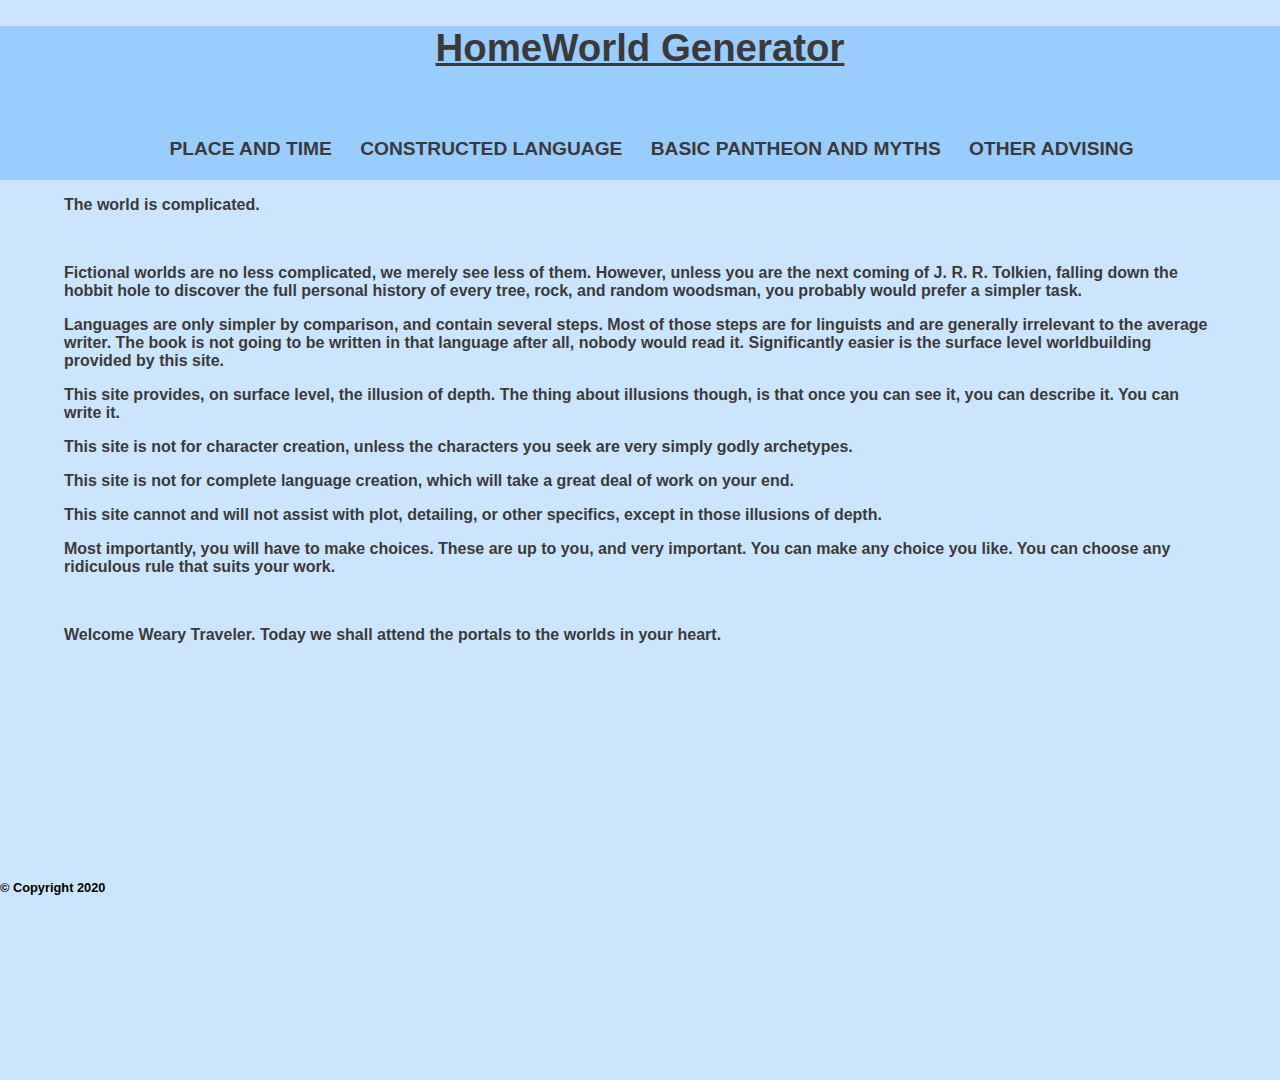
==== index.html @ be341f90 "Rename WBindex.html to index.html" ====
<!doctype html>

<html lang+"en">
<head>
<meta charset="utf-8">
<title>WorldBuilding Generator</title>
<link rel="stylesheet" href="style.css">
</head>

<header>
<div class="container">
<nav>
<h1 class="logo"><a href="WBindex.html">HomeWorld Generator</a></h1>

<ul>
<li><a href="Place and Time.html">Place and Time</a></li>
<li><a href="Constructed Language.html">Constructed Language</a></li>
<li><a href="Basic Pantheon and Myths.html">Basic Pantheon and Myths</a></li>
<li><a href="Other Advising.html">Other Advising</a></li>
</ul>
</nav>
</div>
</header>

<body>
<div id="page">
<article>
<p>The world is complicated.</p>
&nbsp;
<p>Fictional worlds are no less complicated, we merely see less of them. However, unless you are the next coming of 
J. R. R. Tolkien, falling down the hobbit hole to discover the full personal history of every tree, rock, and random woodsman, you 
probably would prefer a simpler task.
</p> 
<p>Languages are only simpler by comparison, and contain several steps. Most of those steps are for linguists and
are generally irrelevant to the average writer. The book is not going to be written in that language after all, nobody would read it.
Significantly easier is the surface level worldbuilding provided by this site.</p>
<p>This site provides, on surface level, the illusion of depth. 
The thing about illusions though, is that once you can see it, you can describe it. You can write it.</p>
<p>This site is not for character creation, unless the characters you seek are very simply godly archetypes.</p>
<p>This site is not for complete language creation, which will take a great deal of work on your end.</p>
<p>This site cannot and will not assist with plot, detailing, or other specifics, except in those illusions of depth.</p>
<p>Most importantly, you will have to make choices. These are up to you, and very important. You can make any choice you like.
You can choose any ridiculous rule that suits your work. </p>
&nbsp;
&nbsp;
<p>Welcome Weary Traveler. Today we shall attend the portals to the worlds in your heart.</p>
&nbsp;
</article>



<footer>
<div class="footer"> &copy; Copyright 2020
</div>
</footer>
</div>

</body>


</html>
---- style.css ----
.container {
	width: 100%;
	text-align: center;
}



header {
	width: 100%;	
font-size: 120%;
background: rgb(153, 204, 255);
color: rgb(58, 58, 58);
font-family: Arial, Helvetica, sans-serif;
text-align: center;

}


header::after {
	content: '';
	display: table;
clear: both;
}

nav ul {
	margin: 0;
	padding: 20px;
	list-style: none;
}

nav ul li {
	display: inline-block;
	margin-left: 23px;
	padding-top: 23px;
position: relative;
}

nav ul li a {
	color: rgb(58, 58, 58);
	text-decoration: none;
	text-transform: uppercase;
	font-size: 14;

}
nav ul li a:hover {
	color: green;
}


nav ul li a::before { 
	content: '';
	display: block;
	height: 5px;
	background-color:rgb(153, 204, 255);
	
	position: absolute;
	top: 0;
	width: 0%;
	transition: all ease-in-out 250ms;
}

nav ul li a:hover::before {
	width: 100%;
}

	
h1 a {
	color: rgb(58, 58, 58);
	text-decoration: underline;
	text-align:	center;
}

h1 a:hover {
	color: green;
}


h1 a::before { 
	content: '';
	display: block;
	height: 5px;
	background-color:rgb(153, 204, 255);
	
	position: absolute;
	top: 0;
	width: 0%;
	transition: all ease-in-out 250ms;
}

h1 a:hover::before {
	width: 100%;
}
#page {
	position:relative;
	min-height:100vh;
}

body {
overflow: auto;
background-color: rgb(204, 229, 255);
color: rgb(58, 58, 58);
font-family: Arial, Helvetica, sans-serif;
font-weight: 800;
   Width: 100%;
	height: auto;
	Margin: 0px;
}

body article {
width: 90%;
height: auto;
float: left;
padding-left: 5%;
padding-bottom: 20px;

}
.quiz {
	padding-bottom: 20px;
}
.content {
	padding-bottom: 20px;
}
.click{
padding-bottom:20px;}
ol {
	width: 90%;
height: auto;
float: left;
padding-left: 5%;
padding-bottom: 20px;
}
footer {
   
background-color: rgb(204, 229, 255);
color: black;
font-family: Arial, Helvetica, sans-serif;
font-size: 80%;
position:fixed;
   bottom:0px;
   left:0px;
   height:20px;
   width: 100%;
}
html #footer {
   position:absolute;
   top:expression((0-(footer.offsetHeight)+(document.documentElement.clientHeight ?   document.documentElement.clientHeight : document.body.clientHeight)+(ignoreMe =    document.documentElement.scrollTop ? document.documentElement.scrollTop : document.body.scrollTop))+'px');
}
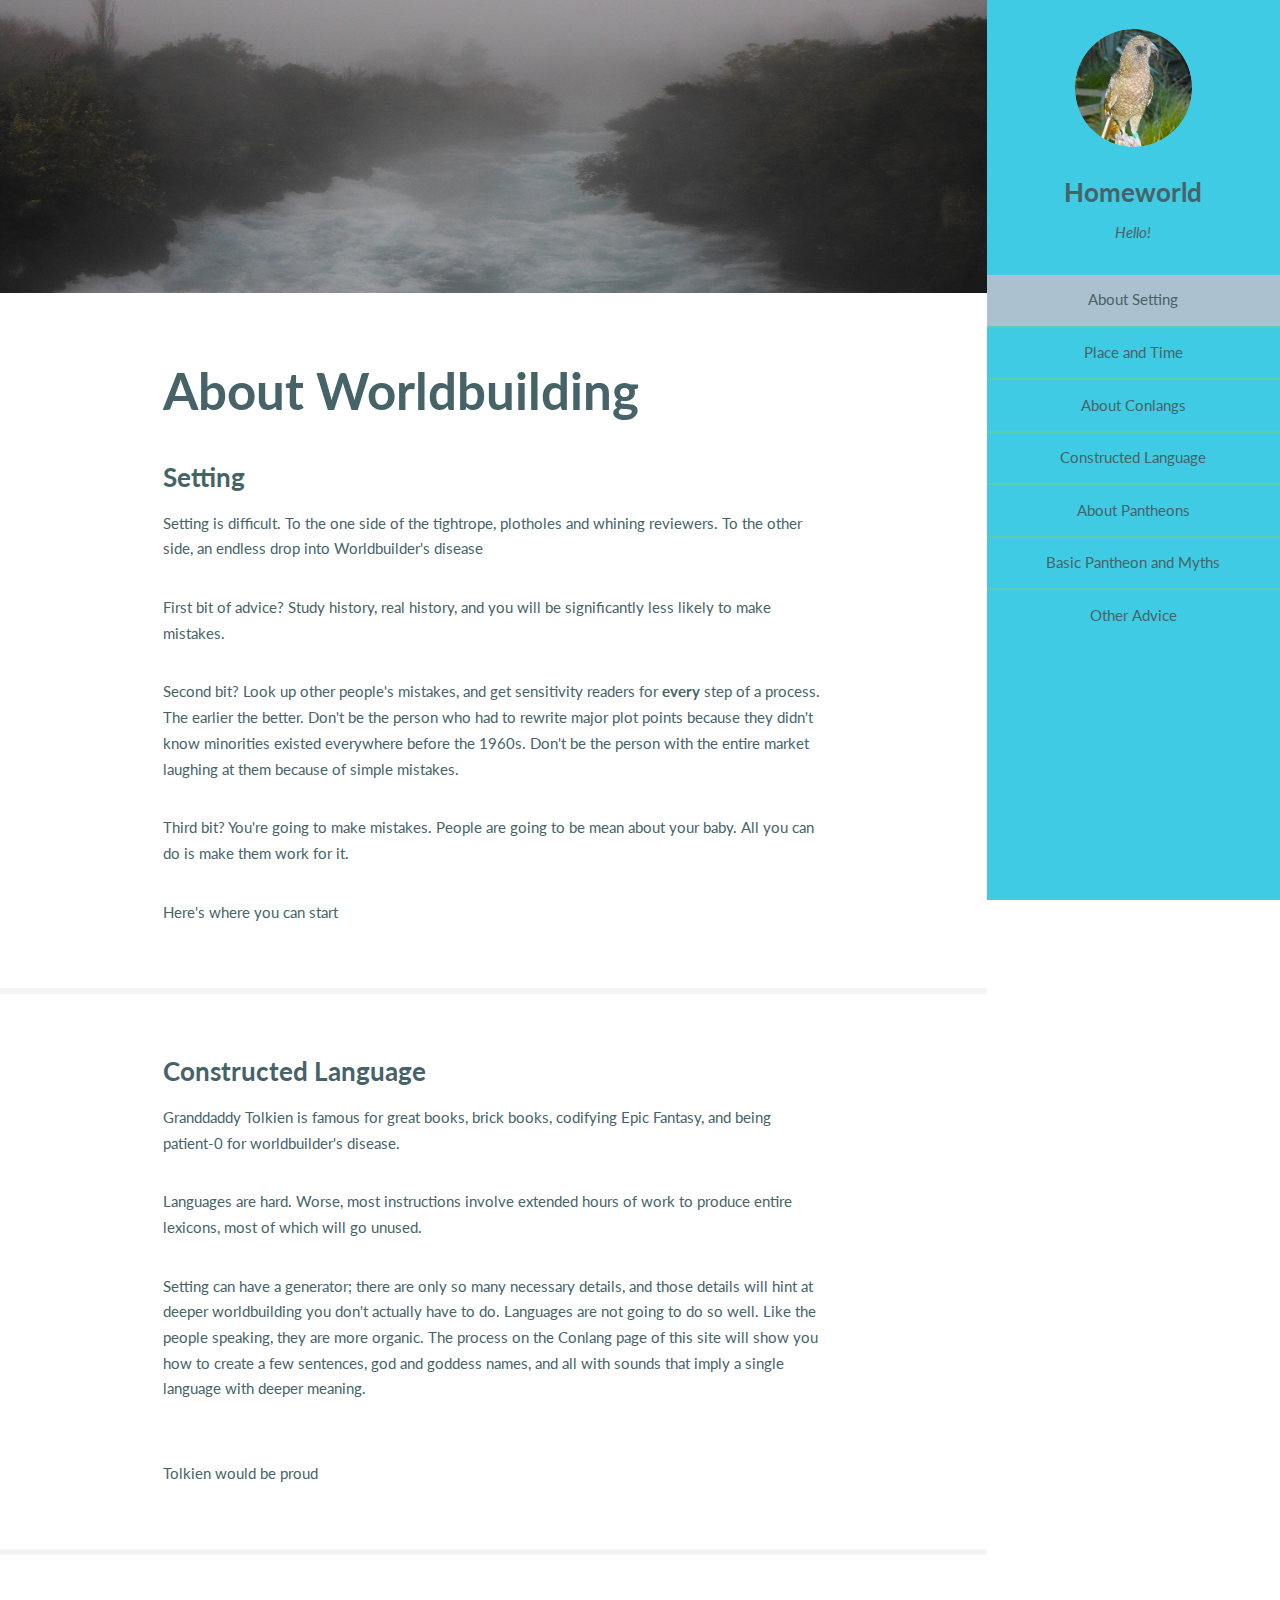
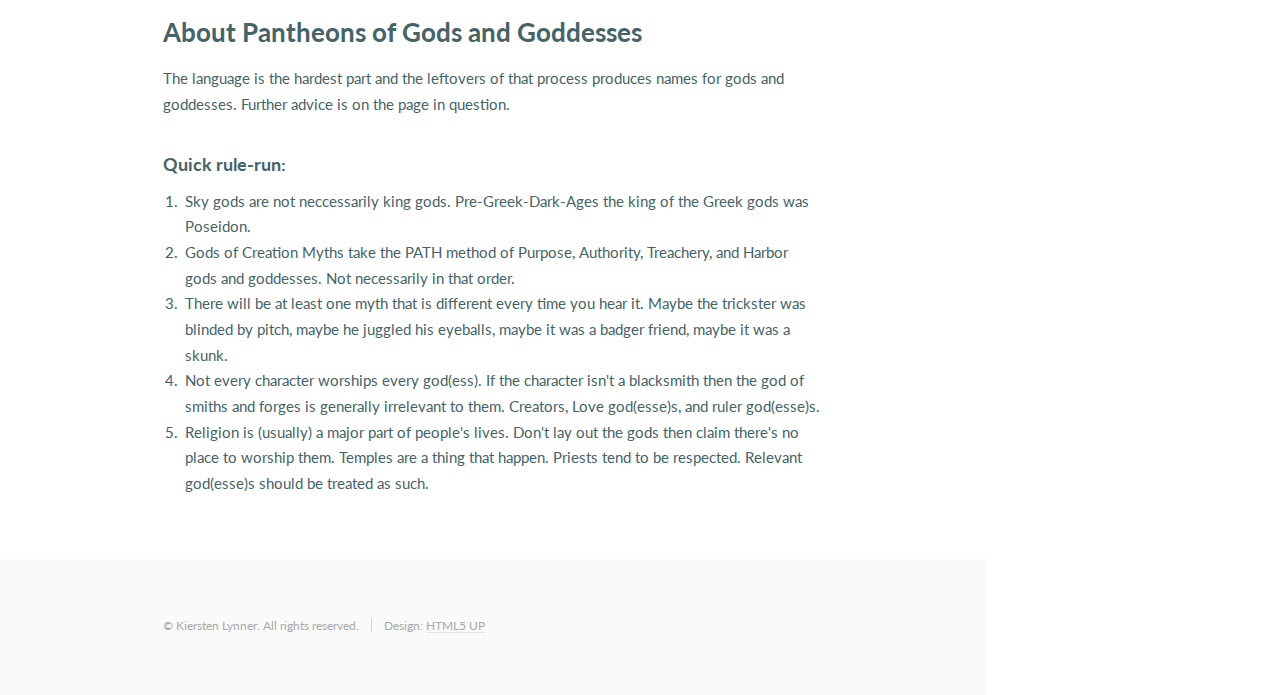
==== commit 59bd7252: "Add files via upload" ====
--- a/index.html
+++ b/index.html
@@ -1,61 +1,135 @@
-<!doctype html>
+<!DOCTYPE HTML>
 
-<html lang+"en">
-<head>
-<meta charset="utf-8">
-<title>WorldBuilding Generator</title>
-<link rel="stylesheet" href="style.css">
-</head>
+<html>
+	<head>
+		<title>Worldbuilding Generators</title>
+		<meta charset="utf-8" />
+		<meta name="viewport" content="width=device-width, initial-scale=1, user-scalable=no" />
+		<link rel="stylesheet" href="main.css" />
+	</head>
+	<body class="is-preload">
 
-<header>
-<div class="container">
-<nav>
-<h1 class="logo"><a href="WBindex.html">HomeWorld Generator</a></h1>
+		
+			<section id="header">
+				<header>
+					<span class="image avatar"><img src="avatar.jpg" alt="" /></span>
+					<h1 id="logo"><a href="#">Homeworld</a></h1>
+					<p>Hello!</p>
+				</header>
+				<nav id="nav">
+					<ul>
+						<li><a href="#one" class="active">About Setting</a></li>
+						<li><a href="Place and Time.html">Place and Time</a></li>
+						<li><a href="#two">About Conlangs</a></li>
+						<li><a href="Constructed Language.html">Constructed Language</a></li>
+						<li><a href="#three">About Pantheons</a></li>
+						<li><a href="Basic Pantheon and Myths.html">Basic Pantheon and Myths</a></li>
+						<li><a href="Other Advising.html">Other Advice</a></li>
+					</ul>
+					</nav>
+				
+			</section>
 
-<ul>
-<li><a href="Place and Time.html">Place and Time</a></li>
-<li><a href="Constructed Language.html">Constructed Language</a></li>
-<li><a href="Basic Pantheon and Myths.html">Basic Pantheon and Myths</a></li>
-<li><a href="Other Advising.html">Other Advising</a></li>
-</ul>
-</nav>
-</div>
-</header>
+		<!-- Wrapper -->
+			<div id="wrapper">
 
-<body>
-<div id="page">
-<article>
-<p>The world is complicated.</p>
-&nbsp;
-<p>Fictional worlds are no less complicated, we merely see less of them. However, unless you are the next coming of 
-J. R. R. Tolkien, falling down the hobbit hole to discover the full personal history of every tree, rock, and random woodsman, you 
-probably would prefer a simpler task.
-</p> 
-<p>Languages are only simpler by comparison, and contain several steps. Most of those steps are for linguists and
-are generally irrelevant to the average writer. The book is not going to be written in that language after all, nobody would read it.
-Significantly easier is the surface level worldbuilding provided by this site.</p>
-<p>This site provides, on surface level, the illusion of depth. 
-The thing about illusions though, is that once you can see it, you can describe it. You can write it.</p>
-<p>This site is not for character creation, unless the characters you seek are very simply godly archetypes.</p>
-<p>This site is not for complete language creation, which will take a great deal of work on your end.</p>
-<p>This site cannot and will not assist with plot, detailing, or other specifics, except in those illusions of depth.</p>
-<p>Most importantly, you will have to make choices. These are up to you, and very important. You can make any choice you like.
-You can choose any ridiculous rule that suits your work. </p>
-&nbsp;
-&nbsp;
-<p>Welcome Weary Traveler. Today we shall attend the portals to the worlds in your heart.</p>
-&nbsp;
-</article>
+				<!-- Main -->
+					<div id="main">
 
+						<!-- One -->
+							<section id="one">
+								<div class="image main" data-position="center">
+									<img src="banner.jpg" alt="" />
+								</div>
+								<div class="container">
+									<header class="major">
+										<h2>About Worldbuilding</h2>
+										<h3>Setting</h3>
+									</header>
+									<p>Setting is difficult. To the one side of the tightrope, plotholes and whining reviewers. 
+									To the other side, an endless drop into Worldbuilder's disease</p>
+									<p>First bit of advice? Study history, real history, and you will be significantly less 
+									likely to make mistakes.</p>
+									<p>Second bit? Look up other people's mistakes, and get sensitivity readers 
+									for <strong>every</strong> step of a process. The earlier the better. Don't be the person 
+									who had to rewrite major plot points because they didn't know minorities 								
+									existed everywhere before the 1960s. Don't be the person with the entire market 
+									laughing at them because of simple mistakes.</p>
+									<p>Third bit? You're going to make mistakes. People are going to be mean 
+									about your baby. All you can do is make them work for it.</p>
+									<p>Here's where you can start</p>
+								</div>
+							</section>
 
+						<!-- Two -->
+							<section id="two">
+								<div class="container">
+									<h3>Constructed Language</h3>
+									<p>Granddaddy Tolkien is famous for great books, brick books,
+									codifying Epic Fantasy, and being patient-0 for worldbuilder's disease.</p>
+									<p>Languages are hard. Worse, most instructions involve extended hours 
+									of work to produce entire lexicons, most of which will go unused.</p>
+									<p>Setting can have a generator; there are only so many necessary details, 
+									and those details will hint at deeper worldbuilding you don't actually have to do. 
+									Languages are not going to do so well. Like the people speaking, they are more 
+									organic. The process on the Conlang page of this site will show you how to create 
+									a few sentences, god and goddess names, and all with sounds that imply a single 
+									language with deeper meaning.</p><br>
+									<p>Tolkien would be proud</p>
+									
+								
+								</div>
+							</section>
 
-<footer>
-<div class="footer"> &copy; Copyright 2020
-</div>
-</footer>
-</div>
+						<!-- Three -->
+							<section id="three">
+								<div class="container">
+									<h3>About Pantheons of Gods and Goddesses</h3>
+									<p>The language is the hardest part and the leftovers of that process 
+									produces names for gods and goddesses. Further advice is on the page 
+									in question.</p>
+									<h4>Quick rule-run:</h4>
+									<ol>
+									<li>Sky gods are not neccessarily king gods. Pre-Greek-Dark-Ages 
+									the king of the Greek gods was Poseidon. </li>
+									<li>Gods of Creation Myths take the PATH method of Purpose, Authority, Treachery, and Harbor 
+									gods and goddesses. Not necessarily in that order.</li>
+									<li>There will be at least one myth that is different every time you hear it. 
+									Maybe the trickster was blinded by pitch, maybe he juggled his eyeballs, maybe it was 
+									a badger friend, maybe it was a skunk.</li>
+									<li>Not every character worships every god(ess). If the character isn't a blacksmith 
+									then the god of smiths and forges is generally irrelevant to them. Creators, Love god(esse)s, and ruler god(esse)s.</li>
+									<li>Religion is (usually) a major part of people's lives. Don't lay out the gods 
+									then claim there's no place to worship them. Temples are a thing that happen.
+									Priests tend to be respected. Relevant god(esse)s should be treated as such.</li>
+									</ol>
+									
+									</div>
+							</section>
 
-</body>
+							
+						
+					</div>
 
+				<!-- Footer -->
+					<section id="footer">
+						<div class="container">
+							<ul class="copyright">
+								<li>&copy; Kiersten Lynner. All rights reserved.</li><li>Design: <a href="http://html5up.net">HTML5 UP</a></li>
+							</ul>
+						</div>
+					</section>
 
-</html>
+			</div>
+
+		<!-- Scripts -->
+			<script src="jquery.min.js"></script>
+			<script src="jquery.scrollex.min.js"></script>
+			<script src="jquery.scrolly.min.js"></script>
+			<script src="browser.min.js"></script>
+			<script src="breakpoints.min.js"></script>
+			<script src="util.js"></script>
+			<script src="main.js"></script>
+
+	</body>
+</html>--- a/main.css
+++ b/main.css
@@ -0,0 +1,3316 @@
+@import url("fontawesome-all.min.css");
+@import url("https://fonts.googleapis.com/css?family=Lato:400,400italic,700,700italic|Source+Code+Pro:400");
+
+/*
+	Read Only by HTML5 UP
+	html5up.net | @ajlkn
+	Free for personal and commercial use under the CCA 3.0 license (html5up.net/license)
+*/
+
+html, body, div, span, applet, object,
+iframe, h1, h2, h3, h4, h5, h6, p, blockquote,
+pre, a, abbr, acronym, address, big, cite,
+code, del, dfn, em, img, ins, kbd, q, s, samp,
+small, strike, strong, sub, sup, tt, var, b,
+u, i, center, dl, dt, dd, ol, ul, li, fieldset,
+form, label, legend, table, caption, tbody,
+tfoot, thead, tr, th, td, article, aside,
+canvas, details, embed, figure, figcaption,
+footer, header, hgroup, menu, nav, output, ruby,
+section, summary, time, mark, audio, video {
+	margin: 0;
+	padding: 0;
+	border: 0;
+	font-size: 100%;
+	font: inherit;
+	vertical-align: baseline;}
+
+article, aside, details, figcaption, figure,
+footer, header, hgroup, menu, nav, section {
+	display: block;}
+
+body {
+	line-height: 1;
+}
+
+ol, ul {
+	list-style: none;
+}
+
+blockquote, q {
+	quotes: none;
+}
+
+	blockquote:before, blockquote:after, q:before, q:after {
+		content: '';
+		content: none;
+	}
+
+table {
+	border-collapse: collapse;
+	border-spacing: 0;
+}
+
+body {
+	-webkit-text-size-adjust: none;
+}
+
+mark {
+	background-color: transparent;
+	color: inherit;
+}
+
+input::-moz-focus-inner {
+	border: 0;
+	padding: 0;
+}
+
+input, select, textarea {
+	-moz-appearance: none;
+	-webkit-appearance: none;
+	-ms-appearance: none;
+	appearance: none;
+}
+
+/* Basic */
+
+	html {
+		box-sizing: border-box;
+	}
+
+	*, *:before, *:after {
+		box-sizing: inherit;
+	}
+
+	body {
+		background: #fff;
+	}
+
+		body.is-preload *, body.is-preload *:before, body.is-preload *:after {
+			-moz-animation: none !important;
+			-webkit-animation: none !important;
+			-ms-animation: none !important;
+			animation: none !important;
+			-moz-transition: none !important;
+			-webkit-transition: none !important;
+			-ms-transition: none !important;
+			transition: none !important;
+		}
+
+	body, input, select, textarea {
+		color: #466368;
+		font-family: "Lato", sans-serif;
+		font-size: 16pt;
+		font-weight: 400;
+		line-height: 1.75em;
+	}
+
+	a {
+		-moz-transition: color 0.2s ease-in-out, border-color 0.2s ease-in-out;
+		-webkit-transition: color 0.2s ease-in-out, border-color 0.2s ease-in-out;
+		-ms-transition: color 0.2s ease-in-out, border-color 0.2s ease-in-out;
+		transition: color 0.2s ease-in-out, border-color 0.2s ease-in-out;
+		border-bottom: solid 1px #e4e4e4;
+		color: inherit;
+		text-decoration: none;
+	}
+
+		a:hover {
+			border-bottom-color: transparent;
+			color: #A9A9A9 !important;
+		}
+
+	strong, b {
+		color: #466368;
+		font-weight: 700;
+	}
+
+	em, i {
+		font-style: italic;
+	}
+
+	p {
+		margin: 0 0 2.25em 0;
+	}
+
+	h1, h2, h3, h4, h5, h6 {
+		color: #466368;
+		font-weight: 700;
+		line-height: 1em;
+		margin: 0 0 0.5625em 0;
+	}
+
+		h1 a, h2 a, h3 a, h4 a, h5 a, h6 a {
+			border: 0;
+			color: inherit;
+			text-decoration: none;
+		}
+
+	h2 {
+		font-size: 2em;
+		line-height: 1.5em;
+	}
+
+	h3 {
+		font-size: 1.75em;
+		line-height: 1.5em;
+	}
+
+	h4 {
+		font-size: 1.25em;
+		line-height: 1.5em;
+	}
+
+	h5 {
+		font-size: 0.9em;
+		line-height: 1.5em;
+	}
+
+	h6 {
+		font-size: 0.7em;
+		line-height: 1.5em;
+	}
+
+	sub {
+		font-size: 0.8em;
+		position: relative;
+		top: 0.5em;
+	}
+
+	sup {
+		font-size: 0.8em;
+		position: relative;
+		top: -0.5em;
+	}
+
+	hr {
+		border: 0;
+		border-bottom: solid 2px #f4f4f4;
+		margin: 2.25em 0;
+	}
+
+		hr.major {
+			margin: 3.375em 0;
+		}
+
+	blockquote {
+		border-left: solid 8px #e4e4e4;
+		font-style: italic;
+		margin: 0 0 2.25em 0;
+		padding: 0.5em 0 0.5em 2em;
+	}
+
+	code {
+		background: #555;
+		border-radius: 5px;
+		color: #466368;
+		font-family: "Source Code Pro", monospace;
+		font-size: 0.9em;
+		margin: 0 0.25em;
+		padding: 0.25em 0.65em;
+	}
+
+	pre {
+		font-family: "Source Code Pro", monospace;
+		font-size: 0.9em;
+		margin: 0 0 2.25em 0;
+	}
+
+		pre code {
+			-webkit-overflow-scrolling: touch;
+			display: block;
+			line-height: 1.5em;
+			overflow-x: auto;
+			padding: 1em 1.5em;
+		}
+
+	.align-left {
+		text-align: left;
+	}
+
+	.align-center {
+		text-align: center;
+	}
+
+	.align-right {
+		text-align: right;
+	}
+
+/* Row */
+
+	.row {
+		display: flex;
+		flex-wrap: wrap;
+		box-sizing: border-box;
+		align-items: stretch;
+	}
+
+		.row > * {
+			box-sizing: border-box;
+		}
+
+		.row.gtr-uniform > * > :last-child {
+			margin-bottom: 0;
+		}
+
+		.row.aln-left {
+			justify-content: flex-start;
+		}
+
+		.row.aln-center {
+			justify-content: center;
+		}
+
+		.row.aln-right {
+			justify-content: flex-end;
+		}
+
+		.row.aln-top {
+			align-items: flex-start;
+		}
+
+		.row.aln-middle {
+			align-items: center;
+		}
+
+		.row.aln-bottom {
+			align-items: flex-end;
+		}
+
+		.row > .imp {
+			order: -1;
+		}
+
+		.row > .col-1 {
+			width: 8.33333%;
+		}
+
+		.row > .off-1 {
+			margin-left: 8.33333%;
+		}
+
+		.row > .col-2 {
+			width: 16.66667%;
+		}
+
+		.row > .off-2 {
+			margin-left: 16.66667%;
+		}
+
+		.row > .col-3 {
+			width: 25%;
+		}
+
+		.row > .off-3 {
+			margin-left: 25%;
+		}
+
+		.row > .col-4 {
+			width: 33.33333%;
+		}
+
+		.row > .off-4 {
+			margin-left: 33.33333%;
+		}
+
+		.row > .col-5 {
+			width: 41.66667%;
+		}
+
+		.row > .off-5 {
+			margin-left: 41.66667%;
+		}
+
+		.row > .col-6 {
+			width: 50%;
+		}
+
+		.row > .off-6 {
+			margin-left: 50%;
+		}
+
+		.row > .col-7 {
+			width: 58.33333%;
+		}
+
+		.row > .off-7 {
+			margin-left: 58.33333%;
+		}
+
+		.row > .col-8 {
+			width: 66.66667%;
+		}
+
+		.row > .off-8 {
+			margin-left: 66.66667%;
+		}
+
+		.row > .col-9 {
+			width: 75%;
+		}
+
+		.row > .off-9 {
+			margin-left: 75%;
+		}
+
+		.row > .col-10 {
+			width: 83.33333%;
+		}
+
+		.row > .off-10 {
+			margin-left: 83.33333%;
+		}
+
+		.row > .col-11 {
+			width: 91.66667%;
+		}
+
+		.row > .off-11 {
+			margin-left: 91.66667%;
+		}
+
+		.row > .col-12 {
+			width: 100%;
+		}
+
+		.row > .off-12 {
+			margin-left: 100%;
+		}
+
+		.row.gtr-0 {
+			margin-top: 0;
+			margin-left: 0em;
+		}
+
+			.row.gtr-0 > * {
+				padding: 0 0 0 0em;
+			}
+
+			.row.gtr-0.gtr-uniform {
+				margin-top: 0em;
+			}
+
+				.row.gtr-0.gtr-uniform > * {
+					padding-top: 0em;
+				}
+
+		.row.gtr-25 {
+			margin-top: 0;
+			margin-left: -0.5em;
+		}
+
+			.row.gtr-25 > * {
+				padding: 0 0 0 0.5em;
+			}
+
+			.row.gtr-25.gtr-uniform {
+				margin-top: -0.5em;
+			}
+
+				.row.gtr-25.gtr-uniform > * {
+					padding-top: 0.5em;
+				}
+
+		.row.gtr-50 {
+			margin-top: 0;
+			margin-left: -1em;
+		}
+
+			.row.gtr-50 > * {
+				padding: 0 0 0 1em;
+			}
+
+			.row.gtr-50.gtr-uniform {
+				margin-top: -1em;
+			}
+
+				.row.gtr-50.gtr-uniform > * {
+					padding-top: 1em;
+				}
+
+		.row {
+			margin-top: 0;
+			margin-left: -2em;
+		}
+
+			.row > * {
+				padding: 0 0 0 2em;
+			}
+
+			.row.gtr-uniform {
+				margin-top: -2em;
+			}
+
+				.row.gtr-uniform > * {
+					padding-top: 2em;
+				}
+
+		.row.gtr-150 {
+			margin-top: 0;
+			margin-left: -3em;
+		}
+
+			.row.gtr-150 > * {
+				padding: 0 0 0 3em;
+			}
+
+			.row.gtr-150.gtr-uniform {
+				margin-top: -3em;
+			}
+
+				.row.gtr-150.gtr-uniform > * {
+					padding-top: 3em;
+				}
+
+		.row.gtr-200 {
+			margin-top: 0;
+			margin-left: -4em;
+		}
+
+			.row.gtr-200 > * {
+				padding: 0 0 0 4em;
+			}
+
+			.row.gtr-200.gtr-uniform {
+				margin-top: -4em;
+			}
+
+				.row.gtr-200.gtr-uniform > * {
+					padding-top: 4em;
+				}
+
+		@media screen and (max-width: 1680px) {
+
+			.row {
+				display: flex;
+				flex-wrap: wrap;
+				box-sizing: border-box;
+				align-items: stretch;
+			}
+
+				.row > * {
+					box-sizing: border-box;
+				}
+
+				.row.gtr-uniform > * > :last-child {
+					margin-bottom: 0;
+				}
+
+				.row.aln-left {
+					justify-content: flex-start;
+				}
+
+				.row.aln-center {
+					justify-content: center;
+				}
+
+				.row.aln-right {
+					justify-content: flex-end;
+				}
+
+				.row.aln-top {
+					align-items: flex-start;
+				}
+
+				.row.aln-middle {
+					align-items: center;
+				}
+
+				.row.aln-bottom {
+					align-items: flex-end;
+				}
+
+				.row > .imp-xlarge {
+					order: -1;
+				}
+
+				.row > .col-1-xlarge {
+					width: 8.33333%;
+				}
+
+				.row > .off-1-xlarge {
+					margin-left: 8.33333%;
+				}
+
+				.row > .col-2-xlarge {
+					width: 16.66667%;
+				}
+
+				.row > .off-2-xlarge {
+					margin-left: 16.66667%;
+				}
+
+				.row > .col-3-xlarge {
+					width: 25%;
+				}
+
+				.row > .off-3-xlarge {
+					margin-left: 25%;
+				}
+
+				.row > .col-4-xlarge {
+					width: 33.33333%;
+				}
+
+				.row > .off-4-xlarge {
+					margin-left: 33.33333%;
+				}
+
+				.row > .col-5-xlarge {
+					width: 41.66667%;
+				}
+
+				.row > .off-5-xlarge {
+					margin-left: 41.66667%;
+				}
+
+				.row > .col-6-xlarge {
+					width: 50%;
+				}
+
+				.row > .off-6-xlarge {
+					margin-left: 50%;
+				}
+
+				.row > .col-7-xlarge {
+					width: 58.33333%;
+				}
+
+				.row > .off-7-xlarge {
+					margin-left: 58.33333%;
+				}
+
+				.row > .col-8-xlarge {
+					width: 66.66667%;
+				}
+
+				.row > .off-8-xlarge {
+					margin-left: 66.66667%;
+				}
+
+				.row > .col-9-xlarge {
+					width: 75%;
+				}
+
+				.row > .off-9-xlarge {
+					margin-left: 75%;
+				}
+
+				.row > .col-10-xlarge {
+					width: 83.33333%;
+				}
+
+				.row > .off-10-xlarge {
+					margin-left: 83.33333%;
+				}
+
+				.row > .col-11-xlarge {
+					width: 91.66667%;
+				}
+
+				.row > .off-11-xlarge {
+					margin-left: 91.66667%;
+				}
+
+				.row > .col-12-xlarge {
+					width: 100%;
+				}
+
+				.row > .off-12-xlarge {
+					margin-left: 100%;
+				}
+
+				.row.gtr-0 {
+					margin-top: 0;
+					margin-left: 0em;
+				}
+
+					.row.gtr-0 > * {
+						padding: 0 0 0 0em;
+					}
+
+					.row.gtr-0.gtr-uniform {
+						margin-top: 0em;
+					}
+
+						.row.gtr-0.gtr-uniform > * {
+							padding-top: 0em;
+						}
+
+				.row.gtr-25 {
+					margin-top: 0;
+					margin-left: -0.5em;
+				}
+
+					.row.gtr-25 > * {
+						padding: 0 0 0 0.5em;
+					}
+
+					.row.gtr-25.gtr-uniform {
+						margin-top: -0.5em;
+					}
+
+						.row.gtr-25.gtr-uniform > * {
+							padding-top: 0.5em;
+						}
+
+				.row.gtr-50 {
+					margin-top: 0;
+					margin-left: -1em;
+				}
+
+					.row.gtr-50 > * {
+						padding: 0 0 0 1em;
+					}
+
+					.row.gtr-50.gtr-uniform {
+						margin-top: -1em;
+					}
+
+						.row.gtr-50.gtr-uniform > * {
+							padding-top: 1em;
+						}
+
+				.row {
+					margin-top: 0;
+					margin-left: -2em;
+				}
+
+					.row > * {
+						padding: 0 0 0 2em;
+					}
+
+					.row.gtr-uniform {
+						margin-top: -2em;
+					}
+
+						.row.gtr-uniform > * {
+							padding-top: 2em;
+						}
+
+				.row.gtr-150 {
+					margin-top: 0;
+					margin-left: -3em;
+				}
+
+					.row.gtr-150 > * {
+						padding: 0 0 0 3em;
+					}
+
+					.row.gtr-150.gtr-uniform {
+						margin-top: -3em;
+					}
+
+						.row.gtr-150.gtr-uniform > * {
+							padding-top: 3em;
+						}
+
+				.row.gtr-200 {
+					margin-top: 0;
+					margin-left: -4em;
+				}
+
+					.row.gtr-200 > * {
+						padding: 0 0 0 4em;
+					}
+
+					.row.gtr-200.gtr-uniform {
+						margin-top: -4em;
+					}
+
+						.row.gtr-200.gtr-uniform > * {
+							padding-top: 4em;
+						}
+
+		}
+
+		@media screen and (max-width: 1280px) {
+
+			.row {
+				display: flex;
+				flex-wrap: wrap;
+				box-sizing: border-box;
+				align-items: stretch;
+			}
+
+				.row > * {
+					box-sizing: border-box;
+				}
+
+				.row.gtr-uniform > * > :last-child {
+					margin-bottom: 0;
+				}
+
+				.row.aln-left {
+					justify-content: flex-start;
+				}
+
+				.row.aln-center {
+					justify-content: center;
+				}
+
+				.row.aln-right {
+					justify-content: flex-end;
+				}
+
+				.row.aln-top {
+					align-items: flex-start;
+				}
+
+				.row.aln-middle {
+					align-items: center;
+				}
+
+				.row.aln-bottom {
+					align-items: flex-end;
+				}
+
+				.row > .imp-large {
+					order: -1;
+				}
+
+				.row > .col-1-large {
+					width: 8.33333%;
+				}
+
+				.row > .off-1-large {
+					margin-left: 8.33333%;
+				}
+
+				.row > .col-2-large {
+					width: 16.66667%;
+				}
+
+				.row > .off-2-large {
+					margin-left: 16.66667%;
+				}
+
+				.row > .col-3-large {
+					width: 25%;
+				}
+
+				.row > .off-3-large {
+					margin-left: 25%;
+				}
+
+				.row > .col-4-large {
+					width: 33.33333%;
+				}
+
+				.row > .off-4-large {
+					margin-left: 33.33333%;
+				}
+
+				.row > .col-5-large {
+					width: 41.66667%;
+				}
+
+				.row > .off-5-large {
+					margin-left: 41.66667%;
+				}
+
+				.row > .col-6-large {
+					width: 50%;
+				}
+
+				.row > .off-6-large {
+					margin-left: 50%;
+				}
+
+				.row > .col-7-large {
+					width: 58.33333%;
+				}
+
+				.row > .off-7-large {
+					margin-left: 58.33333%;
+				}
+
+				.row > .col-8-large {
+					width: 66.66667%;
+				}
+
+				.row > .off-8-large {
+					margin-left: 66.66667%;
+				}
+
+				.row > .col-9-large {
+					width: 75%;
+				}
+
+				.row > .off-9-large {
+					margin-left: 75%;
+				}
+
+				.row > .col-10-large {
+					width: 83.33333%;
+				}
+
+				.row > .off-10-large {
+					margin-left: 83.33333%;
+				}
+
+				.row > .col-11-large {
+					width: 91.66667%;
+				}
+
+				.row > .off-11-large {
+					margin-left: 91.66667%;
+				}
+
+				.row > .col-12-large {
+					width: 100%;
+				}
+
+				.row > .off-12-large {
+					margin-left: 100%;
+				}
+
+				.row.gtr-0 {
+					margin-top: 0;
+					margin-left: 0em;
+				}
+
+					.row.gtr-0 > * {
+						padding: 0 0 0 0em;
+					}
+
+					.row.gtr-0.gtr-uniform {
+						margin-top: 0em;
+					}
+
+						.row.gtr-0.gtr-uniform > * {
+							padding-top: 0em;
+						}
+
+				.row.gtr-25 {
+					margin-top: 0;
+					margin-left: -0.375em;
+				}
+
+					.row.gtr-25 > * {
+						padding: 0 0 0 0.375em;
+					}
+
+					.row.gtr-25.gtr-uniform {
+						margin-top: -0.375em;
+					}
+
+						.row.gtr-25.gtr-uniform > * {
+							padding-top: 0.375em;
+						}
+
+				.row.gtr-50 {
+					margin-top: 0;
+					margin-left: -0.75em;
+				}
+
+					.row.gtr-50 > * {
+						padding: 0 0 0 0.75em;
+					}
+
+					.row.gtr-50.gtr-uniform {
+						margin-top: -0.75em;
+					}
+
+						.row.gtr-50.gtr-uniform > * {
+							padding-top: 0.75em;
+						}
+
+				.row {
+					margin-top: 0;
+					margin-left: -1.5em;
+				}
+
+					.row > * {
+						padding: 0 0 0 1.5em;
+					}
+
+					.row.gtr-uniform {
+						margin-top: -1.5em;
+					}
+
+						.row.gtr-uniform > * {
+							padding-top: 1.5em;
+						}
+
+				.row.gtr-150 {
+					margin-top: 0;
+					margin-left: -2.25em;
+				}
+
+					.row.gtr-150 > * {
+						padding: 0 0 0 2.25em;
+					}
+
+					.row.gtr-150.gtr-uniform {
+						margin-top: -2.25em;
+					}
+
+						.row.gtr-150.gtr-uniform > * {
+							padding-top: 2.25em;
+						}
+
+				.row.gtr-200 {
+					margin-top: 0;
+					margin-left: -3em;
+				}
+
+					.row.gtr-200 > * {
+						padding: 0 0 0 3em;
+					}
+
+					.row.gtr-200.gtr-uniform {
+						margin-top: -3em;
+					}
+
+						.row.gtr-200.gtr-uniform > * {
+							padding-top: 3em;
+						}
+
+		}
+
+		@media screen and (max-width: 1024px) {
+
+			.row {
+				display: flex;
+				flex-wrap: wrap;
+				box-sizing: border-box;
+				align-items: stretch;
+			}
+
+				.row > * {
+					box-sizing: border-box;
+				}
+
+				.row.gtr-uniform > * > :last-child {
+					margin-bottom: 0;
+				}
+
+				.row.aln-left {
+					justify-content: flex-start;
+				}
+
+				.row.aln-center {
+					justify-content: center;
+				}
+
+				.row.aln-right {
+					justify-content: flex-end;
+				}
+
+				.row.aln-top {
+					align-items: flex-start;
+				}
+
+				.row.aln-middle {
+					align-items: center;
+				}
+
+				.row.aln-bottom {
+					align-items: flex-end;
+				}
+
+				.row > .imp-medium {
+					order: -1;
+				}
+
+				.row > .col-1-medium {
+					width: 8.33333%;
+				}
+
+				.row > .off-1-medium {
+					margin-left: 8.33333%;
+				}
+
+				.row > .col-2-medium {
+					width: 16.66667%;
+				}
+
+				.row > .off-2-medium {
+					margin-left: 16.66667%;
+				}
+
+				.row > .col-3-medium {
+					width: 25%;
+				}
+
+				.row > .off-3-medium {
+					margin-left: 25%;
+				}
+
+				.row > .col-4-medium {
+					width: 33.33333%;
+				}
+
+				.row > .off-4-medium {
+					margin-left: 33.33333%;
+				}
+
+				.row > .col-5-medium {
+					width: 41.66667%;
+				}
+
+				.row > .off-5-medium {
+					margin-left: 41.66667%;
+				}
+
+				.row > .col-6-medium {
+					width: 50%;
+				}
+
+				.row > .off-6-medium {
+					margin-left: 50%;
+				}
+
+				.row > .col-7-medium {
+					width: 58.33333%;
+				}
+
+				.row > .off-7-medium {
+					margin-left: 58.33333%;
+				}
+
+				.row > .col-8-medium {
+					width: 66.66667%;
+				}
+
+				.row > .off-8-medium {
+					margin-left: 66.66667%;
+				}
+
+				.row > .col-9-medium {
+					width: 75%;
+				}
+
+				.row > .off-9-medium {
+					margin-left: 75%;
+				}
+
+				.row > .col-10-medium {
+					width: 83.33333%;
+				}
+
+				.row > .off-10-medium {
+					margin-left: 83.33333%;
+				}
+
+				.row > .col-11-medium {
+					width: 91.66667%;
+				}
+
+				.row > .off-11-medium {
+					margin-left: 91.66667%;
+				}
+
+				.row > .col-12-medium {
+					width: 100%;
+				}
+
+				.row > .off-12-medium {
+					margin-left: 100%;
+				}
+
+				.row.gtr-0 {
+					margin-top: 0;
+					margin-left: 0em;
+				}
+
+					.row.gtr-0 > * {
+						padding: 0 0 0 0em;
+					}
+
+					.row.gtr-0.gtr-uniform {
+						margin-top: 0em;
+					}
+
+						.row.gtr-0.gtr-uniform > * {
+							padding-top: 0em;
+						}
+
+				.row.gtr-25 {
+					margin-top: 0;
+					margin-left: -0.375em;
+				}
+
+					.row.gtr-25 > * {
+						padding: 0 0 0 0.375em;
+					}
+
+					.row.gtr-25.gtr-uniform {
+						margin-top: -0.375em;
+					}
+
+						.row.gtr-25.gtr-uniform > * {
+							padding-top: 0.375em;
+						}
+
+				.row.gtr-50 {
+					margin-top: 0;
+					margin-left: -0.75em;
+				}
+
+					.row.gtr-50 > * {
+						padding: 0 0 0 0.75em;
+					}
+
+					.row.gtr-50.gtr-uniform {
+						margin-top: -0.75em;
+					}
+
+						.row.gtr-50.gtr-uniform > * {
+							padding-top: 0.75em;
+						}
+
+				.row {
+					margin-top: 0;
+					margin-left: -1.5em;
+				}
+
+					.row > * {
+						padding: 0 0 0 1.5em;
+					}
+
+					.row.gtr-uniform {
+						margin-top: -1.5em;
+					}
+
+						.row.gtr-uniform > * {
+							padding-top: 1.5em;
+						}
+
+				.row.gtr-150 {
+					margin-top: 0;
+					margin-left: -2.25em;
+				}
+
+					.row.gtr-150 > * {
+						padding: 0 0 0 2.25em;
+					}
+
+					.row.gtr-150.gtr-uniform {
+						margin-top: -2.25em;
+					}
+
+						.row.gtr-150.gtr-uniform > * {
+							padding-top: 2.25em;
+						}
+
+				.row.gtr-200 {
+					margin-top: 0;
+					margin-left: -3em;
+				}
+
+					.row.gtr-200 > * {
+						padding: 0 0 0 3em;
+					}
+
+					.row.gtr-200.gtr-uniform {
+						margin-top: -3em;
+					}
+
+						.row.gtr-200.gtr-uniform > * {
+							padding-top: 3em;
+						}
+
+		}
+
+		@media screen and (max-width: 736px) {
+
+			.row {
+				display: flex;
+				flex-wrap: wrap;
+				box-sizing: border-box;
+				align-items: stretch;
+			}
+
+				.row > * {
+					box-sizing: border-box;
+				}
+
+				.row.gtr-uniform > * > :last-child {
+					margin-bottom: 0;
+				}
+
+				.row.aln-left {
+					justify-content: flex-start;
+				}
+
+				.row.aln-center {
+					justify-content: center;
+				}
+
+				.row.aln-right {
+					justify-content: flex-end;
+				}
+
+				.row.aln-top {
+					align-items: flex-start;
+				}
+
+				.row.aln-middle {
+					align-items: center;
+				}
+
+				.row.aln-bottom {
+					align-items: flex-end;
+				}
+
+				.row > .imp-small {
+					order: -1;
+				}
+
+				.row > .col-1-small {
+					width: 8.33333%;
+				}
+
+				.row > .off-1-small {
+					margin-left: 8.33333%;
+				}
+
+				.row > .col-2-small {
+					width: 16.66667%;
+				}
+
+				.row > .off-2-small {
+					margin-left: 16.66667%;
+				}
+
+				.row > .col-3-small {
+					width: 25%;
+				}
+
+				.row > .off-3-small {
+					margin-left: 25%;
+				}
+
+				.row > .col-4-small {
+					width: 33.33333%;
+				}
+
+				.row > .off-4-small {
+					margin-left: 33.33333%;
+				}
+
+				.row > .col-5-small {
+					width: 41.66667%;
+				}
+
+				.row > .off-5-small {
+					margin-left: 41.66667%;
+				}
+
+				.row > .col-6-small {
+					width: 50%;
+				}
+
+				.row > .off-6-small {
+					margin-left: 50%;
+				}
+
+				.row > .col-7-small {
+					width: 58.33333%;
+				}
+
+				.row > .off-7-small {
+					margin-left: 58.33333%;
+				}
+
+				.row > .col-8-small {
+					width: 66.66667%;
+				}
+
+				.row > .off-8-small {
+					margin-left: 66.66667%;
+				}
+
+				.row > .col-9-small {
+					width: 75%;
+				}
+
+				.row > .off-9-small {
+					margin-left: 75%;
+				}
+
+				.row > .col-10-small {
+					width: 83.33333%;
+				}
+
+				.row > .off-10-small {
+					margin-left: 83.33333%;
+				}
+
+				.row > .col-11-small {
+					width: 91.66667%;
+				}
+
+				.row > .off-11-small {
+					margin-left: 91.66667%;
+				}
+
+				.row > .col-12-small {
+					width: 100%;
+				}
+
+				.row > .off-12-small {
+					margin-left: 100%;
+				}
+
+				.row.gtr-0 {
+					margin-top: 0;
+					margin-left: 0em;
+				}
+
+					.row.gtr-0 > * {
+						padding: 0 0 0 0em;
+					}
+
+					.row.gtr-0.gtr-uniform {
+						margin-top: 0em;
+					}
+
+						.row.gtr-0.gtr-uniform > * {
+							padding-top: 0em;
+						}
+
+				.row.gtr-25 {
+					margin-top: 0;
+					margin-left: -0.3125em;
+				}
+
+					.row.gtr-25 > * {
+						padding: 0 0 0 0.3125em;
+					}
+
+					.row.gtr-25.gtr-uniform {
+						margin-top: -0.3125em;
+					}
+
+						.row.gtr-25.gtr-uniform > * {
+							padding-top: 0.3125em;
+						}
+
+				.row.gtr-50 {
+					margin-top: 0;
+					margin-left: -0.625em;
+				}
+
+					.row.gtr-50 > * {
+						padding: 0 0 0 0.625em;
+					}
+
+					.row.gtr-50.gtr-uniform {
+						margin-top: -0.625em;
+					}
+
+						.row.gtr-50.gtr-uniform > * {
+							padding-top: 0.625em;
+						}
+
+				.row {
+					margin-top: 0;
+					margin-left: -1.25em;
+				}
+
+					.row > * {
+						padding: 0 0 0 1.25em;
+					}
+
+					.row.gtr-uniform {
+						margin-top: -1.25em;
+					}
+
+						.row.gtr-uniform > * {
+							padding-top: 1.25em;
+						}
+
+				.row.gtr-150 {
+					margin-top: 0;
+					margin-left: -1.875em;
+				}
+
+					.row.gtr-150 > * {
+						padding: 0 0 0 1.875em;
+					}
+
+					.row.gtr-150.gtr-uniform {
+						margin-top: -1.875em;
+					}
+
+						.row.gtr-150.gtr-uniform > * {
+							padding-top: 1.875em;
+						}
+
+				.row.gtr-200 {
+					margin-top: 0;
+					margin-left: -2.5em;
+				}
+
+					.row.gtr-200 > * {
+						padding: 0 0 0 2.5em;
+					}
+
+					.row.gtr-200.gtr-uniform {
+						margin-top: -2.5em;
+					}
+
+						.row.gtr-200.gtr-uniform > * {
+							padding-top: 2.5em;
+						}
+
+		}
+
+		@media screen and (max-width: 480px) {
+
+			.row {
+				display: flex;
+				flex-wrap: wrap;
+				box-sizing: border-box;
+				align-items: stretch;
+			}
+
+				.row > * {
+					box-sizing: border-box;
+				}
+
+				.row.gtr-uniform > * > :last-child {
+					margin-bottom: 0;
+				}
+
+				.row.aln-left {
+					justify-content: flex-start;
+				}
+
+				.row.aln-center {
+					justify-content: center;
+				}
+
+				.row.aln-right {
+					justify-content: flex-end;
+				}
+
+				.row.aln-top {
+					align-items: flex-start;
+				}
+
+				.row.aln-middle {
+					align-items: center;
+				}
+
+				.row.aln-bottom {
+					align-items: flex-end;
+				}
+
+				.row > .imp-xsmall {
+					order: -1;
+				}
+
+				.row > .col-1-xsmall {
+					width: 8.33333%;
+				}
+
+				.row > .off-1-xsmall {
+					margin-left: 8.33333%;
+				}
+
+				.row > .col-2-xsmall {
+					width: 16.66667%;
+				}
+
+				.row > .off-2-xsmall {
+					margin-left: 16.66667%;
+				}
+
+				.row > .col-3-xsmall {
+					width: 25%;
+				}
+
+				.row > .off-3-xsmall {
+					margin-left: 25%;
+				}
+
+				.row > .col-4-xsmall {
+					width: 33.33333%;
+				}
+
+				.row > .off-4-xsmall {
+					margin-left: 33.33333%;
+				}
+
+				.row > .col-5-xsmall {
+					width: 41.66667%;
+				}
+
+				.row > .off-5-xsmall {
+					margin-left: 41.66667%;
+				}
+
+				.row > .col-6-xsmall {
+					width: 50%;
+				}
+
+				.row > .off-6-xsmall {
+					margin-left: 50%;
+				}
+
+				.row > .col-7-xsmall {
+					width: 58.33333%;
+				}
+
+				.row > .off-7-xsmall {
+					margin-left: 58.33333%;
+				}
+
+				.row > .col-8-xsmall {
+					width: 66.66667%;
+				}
+
+				.row > .off-8-xsmall {
+					margin-left: 66.66667%;
+				}
+
+				.row > .col-9-xsmall {
+					width: 75%;
+				}
+
+				.row > .off-9-xsmall {
+					margin-left: 75%;
+				}
+
+				.row > .col-10-xsmall {
+					width: 83.33333%;
+				}
+
+				.row > .off-10-xsmall {
+					margin-left: 83.33333%;
+				}
+
+				.row > .col-11-xsmall {
+					width: 91.66667%;
+				}
+
+				.row > .off-11-xsmall {
+					margin-left: 91.66667%;
+				}
+
+				.row > .col-12-xsmall {
+					width: 100%;
+				}
+
+				.row > .off-12-xsmall {
+					margin-left: 100%;
+				}
+
+				.row.gtr-0 {
+					margin-top: 0;
+					margin-left: 0em;
+				}
+
+					.row.gtr-0 > * {
+						padding: 0 0 0 0em;
+					}
+
+					.row.gtr-0.gtr-uniform {
+						margin-top: 0em;
+					}
+
+						.row.gtr-0.gtr-uniform > * {
+							padding-top: 0em;
+						}
+
+				.row.gtr-25 {
+					margin-top: 0;
+					margin-left: -0.3125em;
+				}
+
+					.row.gtr-25 > * {
+						padding: 0 0 0 0.3125em;
+					}
+
+					.row.gtr-25.gtr-uniform {
+						margin-top: -0.3125em;
+					}
+
+						.row.gtr-25.gtr-uniform > * {
+							padding-top: 0.3125em;
+						}
+
+				.row.gtr-50 {
+					margin-top: 0;
+					margin-left: -0.625em;
+				}
+
+					.row.gtr-50 > * {
+						padding: 0 0 0 0.625em;
+					}
+
+					.row.gtr-50.gtr-uniform {
+						margin-top: -0.625em;
+					}
+
+						.row.gtr-50.gtr-uniform > * {
+							padding-top: 0.625em;
+						}
+
+				.row {
+					margin-top: 0;
+					margin-left: -1.25em;
+				}
+
+					.row > * {
+						padding: 0 0 0 1.25em;
+					}
+
+					.row.gtr-uniform {
+						margin-top: -1.25em;
+					}
+
+						.row.gtr-uniform > * {
+							padding-top: 1.25em;
+						}
+
+				.row.gtr-150 {
+					margin-top: 0;
+					margin-left: -1.875em;
+				}
+
+					.row.gtr-150 > * {
+						padding: 0 0 0 1.875em;
+					}
+
+					.row.gtr-150.gtr-uniform {
+						margin-top: -1.875em;
+					}
+
+						.row.gtr-150.gtr-uniform > * {
+							padding-top: 1.875em;
+						}
+
+				.row.gtr-200 {
+					margin-top: 0;
+					margin-left: -2.5em;
+				}
+
+					.row.gtr-200 > * {
+						padding: 0 0 0 2.5em;
+					}
+
+					.row.gtr-200.gtr-uniform {
+						margin-top: -2.5em;
+					}
+
+						.row.gtr-200.gtr-uniform > * {
+							padding-top: 2.5em;
+						}
+
+		}
+
+/* Container */
+
+	.container {
+		margin: 0 auto;
+		max-width: calc(100% - 4.5em);
+		width: 45em;
+	}
+
+		.container.xsmall {
+			width: 11.25em;
+		}
+
+		.container.small {
+			width: 22.5em;
+		}
+
+		.container.medium {
+			width: 33.75em;
+		}
+
+		.container.large {
+			width: 56.25em;
+		}
+
+		.container.xlarge {
+			width: 67.5em;
+		}
+
+		.container.max {
+			width: 100%;
+		}
+
+		@media screen and (max-width: 1024px) {
+
+			.container {
+				width: 100% !important;
+			}
+
+		}
+
+		@media screen and (max-width: 480px) {
+
+			.container {
+				max-width: calc(100% - 3.375em);
+			}
+
+		}
+
+/* Section/Article */
+
+	section.special, article.special {
+		text-align: center;
+	}
+
+	header p {
+		color: #466368;
+		position: relative;
+		margin: 0 0 1.6875em 0;
+	}
+
+	header h2 + p {
+		font-size: 1.25em;
+		margin-top: -0.5em;
+		line-height: 1.5em;
+	}
+
+	header h3 + p {
+		font-size: 1.1em;
+		margin-top: -0.35em;
+		line-height: 1.5em;
+	}
+
+	header h4 + p,
+	header h5 + p,
+	header h6 + p {
+		font-size: 0.9em;
+		margin-top: -0.25em;
+		line-height: 1.5em;
+	}
+
+	header.major h2 {
+		color: #466368;
+		font-size: 3.5em;
+	}
+
+		header.major h2 + p {
+			color: #466368;
+			font-size: 1.75em;
+			font-weight: 700;
+			margin-top: -0.75em;
+		}
+
+/* Form */
+
+	form {
+		margin: 0 0 2.25em 0;
+	}
+
+	label {
+		color: #466368;
+		display: block;
+		font-size: 0.9em;
+		font-weight: 700;
+		margin: 0 0 1.125em 0;
+	}
+
+	input::-moz-focus-inner {
+		border: 0;
+		padding: 0;
+	}
+
+	input[type="text"],
+	input[type="password"],
+	input[type="email"],
+	select,
+	textarea {
+		-moz-appearance: none;
+		-webkit-appearance: none;
+		-ms-appearance: none;
+		appearance: none;
+		border-radius: 5px;
+		border: none;
+		border: solid 2px #e4e4e4;
+		color: inherit;
+		display: block;
+		outline: 0;
+		padding: 0 1em;
+		text-decoration: none;
+		width: 100%;
+	}
+
+		input[type="text"]:invalid,
+		input[type="password"]:invalid,
+		input[type="email"]:invalid,
+		select:invalid,
+		textarea:invalid {
+			box-shadow: none;
+		}
+
+		input[type="text"]:focus,
+		input[type="password"]:focus,
+		input[type="email"]:focus,
+		select:focus,
+		textarea:focus {
+			border-color: #A9A9A9;
+		}
+
+	select {
+		background-image: url("data:image/svg+xml;charset=utf8,%3Csvg xmlns='http://www.w3.org/2000/svg' width='40' height='40' preserveAspectRatio='none' viewBox='0 0 40 40'%3E%3Cpath d='M9.4,12.3l10.4,10.4l10.4-10.4c0.2-0.2,0.5-0.4,0.9-0.4c0.3,0,0.6,0.1,0.9,0.4l3.3,3.3c0.2,0.2,0.4,0.5,0.4,0.9 c0,0.4-0.1,0.6-0.4,0.9L20.7,31.9c-0.2,0.2-0.5,0.4-0.9,0.4c-0.3,0-0.6-0.1-0.9-0.4L4.3,17.3c-0.2-0.2-0.4-0.5-0.4-0.9 c0-0.4,0.1-0.6,0.4-0.9l3.3-3.3c0.2-0.2,0.5-0.4,0.9-0.4S9.1,12.1,9.4,12.3z' fill='%23e4e4e4' /%3E%3C/svg%3E");
+		background-size: 1.25em;
+		background-repeat: no-repeat;
+		background-position: calc(100% - 1em) center;
+		height: 2.75em;
+		padding-right: 2.75em;
+		text-overflow: ellipsis;
+	}
+
+		select option {
+			color: #466368;
+			background: #40cbe4;
+		}
+
+		select:focus::-ms-value {
+			background-color: transparent;
+		}
+
+		select::-ms-expand {
+			display: none;
+		}
+
+	input[type="text"],
+	input[type="password"],
+	input[type="email"],
+	select {
+		height: 2.75em;
+	}
+
+	textarea {
+		padding: 0.75em 1em;
+	}
+
+	input[type="checkbox"],
+	input[type="radio"] {
+		-moz-appearance: none;
+		-webkit-appearance: none;
+		-ms-appearance: none;
+		appearance: none;
+		display: block;
+		float: left;
+		margin-right: -2em;
+		opacity: 0;
+		width: 1em;
+		z-index: -1;
+	}
+
+		input[type="checkbox"] + label,
+		input[type="radio"] + label {
+			text-decoration: none;
+			color: #466368;
+			cursor: pointer;
+			display: inline-block;
+			font-size: 1em;
+			font-weight: 400;
+			padding-left: 2.4em;
+			padding-right: 0.75em;
+			position: relative;
+		}
+
+			input[type="checkbox"] + label:before,
+			input[type="radio"] + label:before {
+				-moz-osx-font-smoothing: grayscale;
+				-webkit-font-smoothing: antialiased;
+				display: inline-block;
+				font-style: normal;
+				font-variant: normal;
+				text-rendering: auto;
+				line-height: 1;
+				text-transform: none !important;
+				font-family: 'Font Awesome 5 Free';
+				font-weight: 900;
+			}
+
+			input[type="checkbox"] + label:before,
+			input[type="radio"] + label:before {
+				background: #fafafa;
+				border-radius: 5px;
+				border: solid 2px #e4e4e4;
+				content: '';
+				display: inline-block;
+				font-size: 0.8em;
+				height: 2.0625em;
+				left: 0;
+				line-height: 2.0625em;
+				position: absolute;
+				text-align: center;
+				top: 0;
+				width: 2.0625em;
+			}
+
+		input[type="checkbox"]:checked + label:before,
+		input[type="radio"]:checked + label:before {
+			background: #40cbe4;
+			border-color: #A9A9A9;
+			color: #466368;
+			content: '\f00c';
+		}
+
+		input[type="checkbox"]:focus + label:before,
+		input[type="radio"]:focus + label:before {
+			border-color: #A9A9A9;
+		}
+
+	input[type="checkbox"] + label:before {
+		border-radius: 5px;
+	}
+
+	input[type="radio"] + label:before {
+		border-radius: 100%;
+	}
+
+	::-webkit-input-placeholder {
+		color: #466368 !important;
+		font-style: italic;
+		opacity: 1.0;
+	}
+
+	:-moz-placeholder {
+		color: #466368 !important;
+		font-style: italic;
+		opacity: 1.0;
+	}
+
+	::-moz-placeholder {
+		color: #466368 !important;
+		font-style: italic;
+		opacity: 1.0;
+	}
+
+	:-ms-input-placeholder {
+		color: #466368 !important;
+		font-style: italic;
+		opacity: 1.0;
+	}
+
+/* Box */
+
+	.box {
+		border-radius: 5px;
+		border: solid 2px #e4e4e4;
+		margin-bottom: 2.25em;
+		padding: 1.5em;
+	}
+
+		.box > :last-child,
+		.box > :last-child > :last-child,
+		.box > :last-child > :last-child > :last-child {
+			margin-bottom: 0;
+		}
+
+		.box.alt {
+			border: 0;
+			border-radius: 0;
+			padding: 0;
+		}
+
+/* Icon */
+
+	.icon {
+		text-decoration: none;
+		border-bottom: none;
+		position: relative;
+	}
+
+		.icon:before {
+			-moz-osx-font-smoothing: grayscale;
+			-webkit-font-smoothing: antialiased;
+			display: inline-block;
+			font-style: normal;
+			font-variant: normal;
+			text-rendering: auto;
+			line-height: 1;
+			text-transform: none !important;
+			font-family: 'Font Awesome 5 Free';
+			font-weight: 400;
+		}
+
+		.icon > .label {
+			display: none;
+		}
+
+		.icon:before {
+			line-height: inherit;
+		}
+
+		.icon.solid:before {
+			font-weight: 900;
+		}
+
+		.icon.brands:before {
+			font-family: 'Font Awesome 5 Brands';
+		}
+
+/* Image */
+
+	.image {
+		border-radius: 5px;
+		border: 0;
+		display: inline-block;
+		position: relative;
+	}
+
+		.image[data-position] img {
+			-moz-object-fit: cover;
+			-webkit-object-fit: cover;
+			-ms-object-fit: cover;
+			object-fit: cover;
+			display: block;
+			position: absolute;
+			top: 0;
+			left: 0;
+			width: 100%;
+			height: 100%;
+		}
+
+		.image[data-position="top left"] img {
+			-moz-object-position: top left;
+			-webkit-object-position: top left;
+			-ms-object-position: top left;
+			object-position: top left;
+		}
+
+		.image[data-position="top"] img {
+			-moz-object-position: top;
+			-webkit-object-position: top;
+			-ms-object-position: top;
+			object-position: top;
+		}
+
+		.image[data-position="top right"] img {
+			-moz-object-position: top right;
+			-webkit-object-position: top right;
+			-ms-object-position: top right;
+			object-position: top right;
+		}
+
+		.image[data-position="right"] img {
+			-moz-object-position: right;
+			-webkit-object-position: right;
+			-ms-object-position: right;
+			object-position: right;
+		}
+
+		.image[data-position="bottom right"] img {
+			-moz-object-position: bottom right;
+			-webkit-object-position: bottom right;
+			-ms-object-position: bottom right;
+			object-position: bottom right;
+		}
+
+		.image[data-position="bottom"] img {
+			-moz-object-position: bottom;
+			-webkit-object-position: bottom;
+			-ms-object-position: bottom;
+			object-position: bottom;
+		}
+
+		.image[data-position="bottom left"] img {
+			-moz-object-position: bottom left;
+			-webkit-object-position: bottom left;
+			-ms-object-position: bottom left;
+			object-position: bottom left;
+		}
+
+		.image[data-position="left"] img {
+			-moz-object-position: left;
+			-webkit-object-position: left;
+			-ms-object-position: left;
+			object-position: left;
+		}
+
+		.image[data-position="center"] img {
+			-moz-object-position: center;
+			-webkit-object-position: center;
+			-ms-object-position: center;
+			object-position: center;
+		}
+
+		.image[data-position="25% 25%"] img {
+			-moz-object-position: 25% 25%;
+			-webkit-object-position: 25% 25%;
+			-ms-object-position: 25% 25%;
+			object-position: 25% 25%;
+		}
+
+		.image[data-position="75% 25%"] img {
+			-moz-object-position: 75% 25%;
+			-webkit-object-position: 75% 25%;
+			-ms-object-position: 75% 25%;
+			object-position: 75% 25%;
+		}
+
+		.image[data-position="75% 75%"] img {
+			-moz-object-position: 75% 75%;
+			-webkit-object-position: 75% 75%;
+			-ms-object-position: 75% 75%;
+			object-position: 75% 75%;
+		}
+
+		.image[data-position="25% 75%"] img {
+			-moz-object-position: 25% 75%;
+			-webkit-object-position: 25% 75%;
+			-ms-object-position: 25% 75%;
+			object-position: 25% 75%;
+		}
+
+		.image img {
+			border-radius: 5px;
+			display: block;
+		}
+
+		.image.left {
+			float: left;
+			margin: 0 2.5em 2em 0;
+			top: 0.25em;
+		}
+
+		.image.right {
+			float: right;
+			margin: 0 0 2em 2.5em;
+			top: 0.25em;
+		}
+
+		.image.fit {
+			display: block;
+			margin: 0 0 2.25em 0;
+			width: 100%;
+		}
+
+			.image.fit img {
+				display: block;
+				width: 100%;
+			}
+
+		.image.avatar {
+			border-radius: 100%;
+			overflow: hidden;
+		}
+
+			.image.avatar img {
+				border-radius: 100%;
+				display: block;
+				width: 100%;
+			}
+
+		.image.main {
+			display: block;
+			height: 20em;
+			border-radius: 0;
+		}
+
+			.image.main img {
+				border-radius: 0;
+			}
+
+/* List */
+
+	ol {
+		list-style: decimal;
+		margin: 0 0 2.25em 0;
+		padding-left: 1.25em;
+	}
+
+		ol li {
+			padding-left: 0.25em;
+		}
+
+	ul {
+		list-style: disc;
+		margin: 0 0 2.25em 0;
+		padding-left: 1em;
+	}
+
+		ul li {
+			padding-left: 0.5em;
+		}
+
+		ul.alt {
+			list-style: none;
+			padding-left: 0;
+		}
+
+			ul.alt li {
+				border-top: solid 2px #f4f4f4;
+				padding: 0.5em 0;
+			}
+
+				ul.alt li:first-child {
+					border-top: 0;
+					padding-top: 0;
+				}
+
+	dl {
+		margin: 0 0 2.25em 0;
+	}
+
+/* Actions */
+
+	ul.actions {
+		display: -moz-flex;
+		display: -webkit-flex;
+		display: -ms-flex;
+		display: flex;
+		cursor: default;
+		list-style: none;
+		margin-left: -1.125em;
+		padding-left: 0;
+	}
+
+		ul.actions li {
+			padding: 0 0 0 1.125em;
+			vertical-align: middle;
+		}
+
+		ul.actions.special {
+			-moz-justify-content: center;
+			-webkit-justify-content: center;
+			-ms-justify-content: center;
+			justify-content: center;
+			width: 100%;
+			margin-left: 0;
+		}
+
+			ul.actions.special li:first-child {
+				padding-left: 0;
+			}
+
+		ul.actions.stacked {
+			-moz-flex-direction: column;
+			-webkit-flex-direction: column;
+			-ms-flex-direction: column;
+			flex-direction: column;
+			margin-left: 0;
+		}
+
+			ul.actions.stacked li {
+				padding: 1.125em 0 0 0;
+			}
+
+				ul.actions.stacked li:first-child {
+					padding-top: 0;
+				}
+
+		ul.actions.fit {
+			width: calc(100% + 1.125em);
+		}
+
+			ul.actions.fit li {
+				-moz-flex-grow: 1;
+				-webkit-flex-grow: 1;
+				-ms-flex-grow: 1;
+				flex-grow: 1;
+				-moz-flex-shrink: 1;
+				-webkit-flex-shrink: 1;
+				-ms-flex-shrink: 1;
+				flex-shrink: 1;
+				width: 100%;
+			}
+
+				ul.actions.fit li > * {
+					width: 100%;
+				}
+
+			ul.actions.fit.stacked {
+				width: 100%;
+			}
+
+		@media screen and (max-width: 480px) {
+
+			ul.actions:not(.fixed) {
+				-moz-flex-direction: column;
+				-webkit-flex-direction: column;
+				-ms-flex-direction: column;
+				flex-direction: column;
+				margin-left: 0;
+				width: 100% !important;
+			}
+
+				ul.actions:not(.fixed) li {
+					-moz-flex-grow: 1;
+					-webkit-flex-grow: 1;
+					-ms-flex-grow: 1;
+					flex-grow: 1;
+					-moz-flex-shrink: 1;
+					-webkit-flex-shrink: 1;
+					-ms-flex-shrink: 1;
+					flex-shrink: 1;
+					padding: 1.125em 0 0 0;
+					text-align: center;
+					width: 100%;
+				}
+
+					ul.actions:not(.fixed) li > * {
+						width: 100%;
+					}
+
+					ul.actions:not(.fixed) li:first-child {
+						padding-top: 0;
+					}
+
+					ul.actions:not(.fixed) li input[type="submit"],
+					ul.actions:not(.fixed) li input[type="reset"],
+					ul.actions:not(.fixed) li input[type="button"],
+					ul.actions:not(.fixed) li button,
+					ul.actions:not(.fixed) li .button {
+						width: 100%;
+					}
+
+						ul.actions:not(.fixed) li input[type="submit"].icon:before,
+						ul.actions:not(.fixed) li input[type="reset"].icon:before,
+						ul.actions:not(.fixed) li input[type="button"].icon:before,
+						ul.actions:not(.fixed) li button.icon:before,
+						ul.actions:not(.fixed) li .button.icon:before {
+							margin-left: -0.5rem;
+						}
+
+		}
+
+/* Feature Icons */
+
+	ul.feature-icons {
+		list-style: none;
+		padding-left: 0;
+	}
+
+		ul.feature-icons li {
+			text-decoration: none;
+			display: inline-block;
+			margin: 0 0 1.6875em 0;
+			padding: 0.35em 0 0 3.5em;
+			position: relative;
+			vertical-align: top;
+			width: 48%;
+		}
+
+			ul.feature-icons li:before {
+				-moz-osx-font-smoothing: grayscale;
+				-webkit-font-smoothing: antialiased;
+				display: inline-block;
+				font-style: normal;
+				font-variant: normal;
+				text-rendering: auto;
+				line-height: 1;
+				text-transform: none !important;
+				font-family: 'Font Awesome 5 Free';
+				font-weight: 400;
+			}
+
+			ul.feature-icons li:before {
+				background: #40cbe4;
+				border-radius: 100%;
+				color: #466368;
+				display: block;
+				height: 2.5em;
+				left: 0;
+				line-height: 2.5em;
+				position: absolute;
+				text-align: center;
+				top: 0;
+				width: 2.5em;
+			}
+
+/* Icons */
+
+	ul.icons {
+		cursor: default;
+		list-style: none;
+		padding-left: 0;
+	}
+
+		ul.icons li {
+			display: inline-block;
+			padding: 0 1em 0 0;
+		}
+
+			ul.icons li:last-child {
+				padding-right: 0 !important;
+			}
+
+			ul.icons li .icon:before {
+				font-size: 1.25em;
+			}
+
+/* Table */
+
+	.table-wrapper {
+		-webkit-overflow-scrolling: touch;
+		overflow-x: auto;
+	}
+
+	table {
+		margin: 0 0 2.25em 0;
+		width: 100%;
+	}
+
+		table tbody tr {
+			border: solid 2px #f4f4f4;
+			border-left: 0;
+			border-right: 0;
+		}
+
+			table tbody tr:nth-child(2n + 1) {
+				background-color: #fafafa;
+			}
+
+		table td {
+			padding: 0.75em 0.75em;
+		}
+
+		table th {
+			color: #466368;
+			font-size: 0.9em;
+			font-weight: 700;
+			padding: 0 0.75em 0.75em 0.75em;
+			text-align: left;
+		}
+
+		table thead {
+			border-bottom: solid 4px #e4e4e4;
+		}
+
+		table tfoot {
+			border-top: solid 4px #e4e4e4;
+		}
+
+		table.alt {
+			border-collapse: separate;
+		}
+
+			table.alt tbody tr td {
+				border: solid 2px #e4e4e4;
+				border-left-width: 0;
+				border-top-width: 0;
+			}
+
+				table.alt tbody tr td:first-child {
+					border-left-width: 2px;
+				}
+
+			table.alt tbody tr:first-child td {
+				border-top-width: 2px;
+			}
+
+			table.alt thead {
+				border-bottom: 0;
+			}
+
+			table.alt tfoot {
+				border-top: 0;
+			}
+
+/* Button */
+
+	input[type="submit"],
+	input[type="reset"],
+	input[type="button"],
+	.button {
+		-moz-appearance: none;
+		-webkit-appearance: none;
+		-ms-appearance: none;
+		appearance: none;
+		-moz-transition: background-color 0.2s ease-in-out, color 0.2s ease-in-out;
+		-webkit-transition: background-color 0.2s ease-in-out, color 0.2s ease-in-out;
+		-ms-transition: background-color 0.2s ease-in-out, color 0.2s ease-in-out;
+		transition: background-color 0.2s ease-in-out, color 0.2s ease-in-out;
+		background-color: #40cbe4;
+		border-radius: 5px;
+		border: 0;
+		color: #466368 !important;
+		cursor: pointer;
+		display: inline-block;
+		font-weight: 700;
+		height: 2.75em;
+		line-height: 2.75em;
+		padding: 0 1.5em;
+		text-align: center;
+		text-decoration: none;
+		white-space: nowrap;
+	}
+
+		input[type="submit"]:hover,
+		input[type="reset"]:hover,
+		input[type="button"]:hover,
+		.button:hover {
+			background-color: #40cbe4;
+			color: #466368 !important;
+		}
+
+		input[type="submit"]:active,
+		input[type="reset"]:active,
+		input[type="button"]:active,
+		.button:active {
+			background-color: #40cbe4;
+		}
+
+		input[type="submit"].icon,
+		input[type="reset"].icon,
+		input[type="button"].icon,
+		.button.icon {
+			padding-left: 1.35em;
+		}
+
+			input[type="submit"].icon:before,
+			input[type="reset"].icon:before,
+			input[type="button"].icon:before,
+			.button.icon:before {
+				margin-right: 0.5em;
+			}
+
+		input[type="submit"].fit,
+		input[type="reset"].fit,
+		input[type="button"].fit,
+		.button.fit {
+			width: 100%;
+		}
+
+		input[type="submit"].small,
+		input[type="reset"].small,
+		input[type="button"].small,
+		.button.small {
+			font-size: 0.8em;
+		}
+
+		input[type="submit"].large,
+		input[type="reset"].large,
+		input[type="button"].large,
+		.button.large {
+			font-size: 1.35em;
+		}
+
+		input[type="submit"].alt,
+		input[type="reset"].alt,
+		input[type="button"].alt,
+		.button.alt {
+			background-color: transparent;
+			box-shadow: inset 0 0 0 2px #e4e4e4;
+			color: #466368 !important;
+		}
+
+			input[type="submit"].alt:hover,
+			input[type="reset"].alt:hover,
+			input[type="button"].alt:hover,
+			.button.alt:hover {
+				background-color: #40cbe4;
+				color: #466368 !important;
+			}
+
+			input[type="submit"].alt:active,
+			input[type="reset"].alt:active,
+			input[type="button"].alt:active,
+			.button.alt:active {
+				background-color: #40cbe4;
+			}
+
+			input[type="submit"].alt.icon:before,
+			input[type="reset"].alt.icon:before,
+			input[type="button"].alt.icon:before,
+			.button.alt.icon:before {
+				color: #466368;
+			}
+
+		input[type="submit"].primary,
+		input[type="reset"].primary,
+		input[type="button"].primary,
+		.button.primary {
+			background-color: #40cbe4;
+			color: #466368 !important;
+		}
+
+			input[type="submit"].primary:hover,
+			input[type="reset"].primary:hover,
+			input[type="button"].primary:hover,
+			.button.primary:hover {
+				background-color: #40cbe4;
+			}
+
+			input[type="submit"].primary:active,
+			input[type="reset"].primary:active,
+			input[type="button"].primary:active,
+			.button.primary:active {
+				background-color: #39c29d;
+			}
+
+		input[type="submit"].disabled, input[type="submit"]:disabled,
+		input[type="reset"].disabled,
+		input[type="reset"]:disabled,
+		input[type="button"].disabled,
+		input[type="button"]:disabled,
+		.button.disabled,
+		.button:disabled {
+			background-color: #40cbe4 !important;
+			box-shadow: inset 0 -0.15em 0 0 rgba(0, 0, 0, 0.15);
+			color: #466368 !important;
+			cursor: default;
+			opacity: 0.25;
+		}
+
+/* Features */
+
+	.features article {
+		border-top: solid 3px #f4f4f4;
+		margin-bottom: 2.25em;
+		padding-top: 2.25em;
+	}
+
+		.features article:first-child {
+			border-top: 0;
+			padding-top: 0;
+		}
+
+		.features article .image {
+			display: inline-block;
+			padding-right: 2.5em;
+			vertical-align: middle;
+			width: 48%;
+		}
+
+			.features article .image img {
+				display: block;
+				width: 100%;
+			}
+
+		.features article .inner {
+			display: inline-block;
+			vertical-align: middle;
+			width: 50%;
+		}
+
+			.features article .inner > :last-child {
+				margin-bottom: 0;
+			}
+
+/* Header */
+
+	#header {
+		display: -moz-flex;
+		display: -webkit-flex;
+		display: -ms-flex;
+		display: flex;
+		-moz-flex-direction: column;
+		-webkit-flex-direction: column;
+		-ms-flex-direction: column;
+		flex-direction: column;
+		-moz-justify-content: space-between;
+		-webkit-justify-content: space-between;
+		-ms-justify-content: space-between;
+		justify-content: space-between;
+		background: #40cbe4;
+		color: #466368;
+		height: 100%;
+		overflow-y: auto;
+		position: fixed;
+		text-align: center;
+		top: 0;
+		width: 23em;
+		right: 0;
+	}
+
+		#header h1, #header h2, #header h3, #header h4, #header h5, #header h6 {
+			color: #466368;
+		}
+
+			#header h1 a, #header h2 a, #header h3 a, #header h4 a, #header h5 a, #header h6 a {
+				color: #466368;
+			}
+
+		#header header p {
+			color: #466368;
+		}
+
+		#header a {
+			color: #466368;
+		}
+
+			#header a:hover {
+				color: #ac1fdb !important;
+			}
+
+		#header > header {
+			-moz-flex-shrink: 0;
+			-webkit-flex-shrink: 0;
+			-ms-flex-shrink: 0;
+			flex-shrink: 0;
+			padding: 3em;
+		}
+
+			#header > header .avatar {
+				display: block;
+				margin: 0 auto 2.25em auto;
+				width: 8em;
+			}
+
+			#header > header h1 {
+				font-size: 1.75em;
+				margin: 0;
+			}
+
+			#header > header p {
+				color: #466368;
+				font-style: italic;
+				margin: 1em 0 0 0;
+			}
+
+		#header > footer {
+			-moz-flex-shrink: 0;
+			-webkit-flex-shrink: 0;
+			-ms-flex-shrink: 0;
+			flex-shrink: 0;
+			bottom: 0;
+			left: 0;
+			padding: 2em;
+			width: 100%;
+		}
+
+			#header > footer .icons {
+				margin: 0;
+			}
+
+				#header > footer .icons li a {
+					color: #466368;
+				}
+
+		#header > nav {
+			-moz-flex-grow: 1;
+			-webkit-flex-grow: 1;
+			-ms-flex-grow: 1;
+			flex-grow: 1;
+		}
+
+			#header > nav ul {
+				list-style: none;
+				margin: 0;
+				padding: 0;
+			}
+
+				#header > nav ul li {
+					border-top: solid 2px #5ccfb1;
+					display: block;
+					padding: 0;
+				}
+
+					#header > nav ul li a {
+						-moz-transition: none;
+						-webkit-transition: none;
+						-ms-transition: none;
+						transition: none;
+						border: 0;
+						color: #466368 !important;
+						display: block;
+						padding: 0.85em 0;
+						text-decoration: none;
+					}
+
+						#header > nav ul li a.active {
+							background: #abc1cf;
+							color: #466368 !important;
+						}
+
+					#header > nav ul li:first-child {
+						border-top: 0;
+					}
+
+/* Wrapper */
+
+	#wrapper {
+		background: #fff;
+		padding-right: 23em;
+	}
+
+/* Main */
+
+	#main > section {
+		border-top: solid 6px #f4f4f4;
+	}
+
+		#main > section > .container {
+			padding: 6em 0 4em 0;
+		}
+
+		#main > section:first-child {
+			border-top: 0;
+		}
+
+/* Footer */
+
+	#footer {
+		background: #fafafa;
+		border-top: 0;
+		color: #A9A9A9;
+		overflow: hidden;
+		padding: 4em 0 2em 0;
+	}
+
+		#footer .copyright {
+			line-height: 1em;
+			list-style: none;
+			padding: 0;
+		}
+
+			#footer .copyright li {
+				border-left: solid 1px #d4d4d4;
+				display: inline-block;
+				font-size: 0.8em;
+				margin-left: 1em;
+				padding-left: 1em;
+			}
+
+				#footer .copyright li:first-child {
+					border-left: 0;
+					margin-left: 0;
+					padding-left: 0;
+				}
+
+				#footer .copyright li a {
+					color: inherit;
+				}
+
+/* XLarge */
+
+	@media screen and (max-width: 1680px) {
+
+		/* Basic */
+
+			body, input, select, textarea {
+				font-size: 13pt;
+			}
+
+		/* Header */
+
+			#header {
+				width: 21em;
+			}
+
+				#header > header {
+					padding: 2em;
+				}
+
+				#header > footer {
+					padding: 1.5em;
+				}
+
+		/* Wrapper */
+
+			#wrapper {
+				padding-right: 21em;
+			}
+
+		/* Main */
+
+			#main > section > .container {
+				padding: 4em 0 2em 0;
+			}
+
+	}
+
+/* Large */
+
+	@media screen and (max-width: 1280px) {
+
+		/* Basic */
+
+			body, input, select, textarea {
+				font-size: 11pt;
+			}
+
+		/* Header */
+
+			#header {
+				width: 20em;
+			}
+
+		/* Wrapper */
+
+			#wrapper {
+				padding-right: 20em;
+			}
+
+	}
+
+/* Medium */
+
+	#titleBar {
+		display: none;
+	}
+
+	@media screen and (max-width: 1024px) {
+
+		/* Basic */
+
+			html, body {
+				overflow-x: hidden;
+			}
+
+			body, input, select, textarea {
+				font-size: 12pt;
+			}
+
+		/* Image */
+
+			.image.left, .image.right {
+				max-width: 40%;
+			}
+
+				.image.left img, .image.right img {
+					width: 100%;
+				}
+
+			.image.main {
+				height: 20em;
+			}
+
+		/* Header */
+
+			#header {
+				-moz-backface-visibility: hidden;
+				-webkit-backface-visibility: hidden;
+				-ms-backface-visibility: hidden;
+				backface-visibility: hidden;
+				-moz-transition: -moz-transform 0.5s ease;
+				-webkit-transition: -webkit-transform 0.5s ease;
+				-ms-transition: -ms-transform 0.5s ease;
+				transition: transform 0.5s ease;
+				display: block;
+				height: 100%;
+				overflow-y: auto;
+				position: fixed;
+				top: 0;
+				width: 23em;
+				z-index: 10002;
+				-moz-transform: translateX(23em);
+				-webkit-transform: translateX(23em);
+				-ms-transform: translateX(23em);
+				transform: translateX(23em);
+				right: 0;
+			}
+
+				#header > footer {
+					bottom: auto;
+					left: auto;
+					margin: 0.5em 0 0 0;
+					position: relative;
+					right: auto;
+					top: auto;
+				}
+
+		/* Wrapper */
+
+			#wrapper {
+				-moz-backface-visibility: hidden;
+				-webkit-backface-visibility: hidden;
+				-ms-backface-visibility: hidden;
+				backface-visibility: hidden;
+				-moz-transition: -moz-transform 0.5s ease;
+				-webkit-transition: -webkit-transform 0.5s ease;
+				-ms-transition: -ms-transform 0.5s ease;
+				transition: transform 0.5s ease;
+				padding: 44px 0 1px 0;
+			}
+
+		/* Header Panel */
+
+			#titleBar {
+				-moz-backface-visibility: hidden;
+				-webkit-backface-visibility: hidden;
+				-ms-backface-visibility: hidden;
+				backface-visibility: hidden;
+				-moz-transition: -moz-transform 0.5s ease;
+				-webkit-transition: -webkit-transform 0.5s ease;
+				-ms-transition: -ms-transform 0.5s ease;
+				transition: transform 0.5s ease;
+				display: block;
+				height: 44px;
+				left: 0;
+				position: fixed;
+				top: 0;
+				width: 100%;
+				z-index: 10001;
+				background: #222;
+				color: #466368;
+				min-width: 320px;
+			}
+
+				#titleBar .title {
+					color: #466368;
+					display: block;
+					font-weight: 700;
+					height: 44px;
+					line-height: 44px;
+					padding: 0 1em;
+					width: 100%;
+					text-align: left;
+				}
+
+					#titleBar .title a {
+						border: 0;
+						text-decoration: none;
+					}
+
+				#titleBar .toggle {
+					text-decoration: none;
+					height: 4em;
+					position: absolute;
+					top: 0;
+					width: 6em;
+					border: 0;
+					outline: 0;
+					right: 0;
+				}
+
+					#titleBar .toggle:before {
+						-moz-osx-font-smoothing: grayscale;
+						-webkit-font-smoothing: antialiased;
+						display: inline-block;
+						font-style: normal;
+						font-variant: normal;
+						text-rendering: auto;
+						line-height: 1;
+						text-transform: none !important;
+						font-family: 'Font Awesome 5 Free';
+						font-weight: 900;
+					}
+
+					#titleBar .toggle:before {
+						background: #40cbe4;
+						color: #466368;
+						content: '\f0c9';
+						display: block;
+						font-size: 18px;
+						height: 44px;
+						line-height: 44px;
+						position: absolute;
+						text-align: center;
+						top: 0;
+						width: 64px;
+						right: 0;
+					}
+
+			body.header-visible #wrapper, body.header-visible #titleBar {
+				-moz-transform: translateX(-23em);
+				-webkit-transform: translateX(-23em);
+				-ms-transform: translateX(-23em);
+				transform: translateX(-23em);
+			}
+
+			body.header-visible #header {
+				-moz-transform: translateX(0);
+				-webkit-transform: translateX(0);
+				-ms-transform: translateX(0);
+				transform: translateX(0);
+			}
+
+	}
+
+/* Small */
+
+	@media screen and (max-width: 736px) {
+
+		/* Basic */
+
+			body, input, select, textarea {
+				font-size: 12pt;
+			}
+
+			h1 br, h2 br, h3 br, h4 br, h5 br, h6 br {
+				display: none;
+			}
+
+			h2 {
+				font-size: 1.75em;
+			}
+
+			h3 {
+				font-size: 1.5em;
+			}
+
+			h4 {
+				font-size: 1em;
+			}
+
+		/* Image */
+
+			.image.left {
+				margin: 0 1.5em 1em 0;
+			}
+
+			.image.right {
+				margin: 0 0 1em 1.5em;
+			}
+
+			.image.main {
+				height: 12em;
+			}
+
+		/* Section/Article */
+
+			header br {
+				display: none;
+			}
+
+			header.major h2 {
+				font-size: 2.5em;
+			}
+
+				header.major h2 + p {
+					font-size: 1.5em;
+				}
+
+		/* Features */
+
+			.features article .image {
+				display: block;
+				margin: 0 0 2.25em 0;
+				padding-right: 0;
+				width: 100%;
+			}
+
+			.features article .inner {
+				display: block;
+				width: 100%;
+			}
+
+		/* Header */
+
+			#header {
+				width: 17em;
+				-moz-transform: translateX(17em);
+				-webkit-transform: translateX(17em);
+				-ms-transform: translateX(17em);
+				transform: translateX(17em);
+				right: 0;
+			}
+
+				#header > header {
+					padding: 2em;
+				}
+
+					#header > header .avatar {
+						margin: 0 auto 1.6875em auto;
+						width: 6em;
+					}
+
+					#header > header h1 {
+						font-size: 1.5em;
+					}
+
+					#header > header p {
+						margin: 1em 0 0 0;
+					}
+
+				#header > footer {
+					padding: 1.5em;
+				}
+
+		/* Main */
+
+			#main > section > .container {
+				padding: 2em 0 0 0;
+			}
+
+		/* Footer */
+
+			#footer {
+				text-align: center;
+			}
+
+				#footer .copyright li {
+					border-left: 0;
+					display: block;
+					line-height: 1.75em;
+					margin: 0.75em 0 0 0;
+					padding-left: 0;
+				}
+
+					#footer .copyright li:first-child {
+						margin-top: 0;
+					}
+
+		/* Header Panel */
+
+			#titleBar .toggle {
+				height: 4em;
+				width: 6em;
+			}
+
+				#titleBar .toggle:before {
+					font-size: 14px;
+					width: 44px;
+				}
+
+			body.header-visible #wrapper, body.header-visible #titleBar {
+				-moz-transform: translateX(-17em);
+				-webkit-transform: translateX(-17em);
+				-ms-transform: translateX(-17em);
+				transform: translateX(-17em);
+			}
+
+	}
+
+/* XSmall */
+
+	@media screen and (max-width: 480px) {
+
+		/* Basic */
+
+			html, body {
+				min-width: 320px;
+			}
+
+			body, input, select, textarea {
+				font-size: 12pt;
+			}
+
+		/* List */
+
+			ul.actions {
+				margin: 0 0 2.25em 0;
+			}
+
+				ul.actions li {
+					display: block;
+					padding: 1.125em 0 0 0;
+					text-align: center;
+					width: 100%;
+				}
+
+					ul.actions li:first-child {
+						padding-top: 0;
+					}
+
+					ul.actions li > * {
+						width: 100%;
+						margin: 0 !important;
+					}
+
+						ul.actions li > *.icon:before {
+							margin-left: -2em;
+						}
+
+				ul.actions.small li {
+					padding: 0.5625em 0 0 0;
+				}
+
+					ul.actions.small li:first-child {
+						padding-top: 0;
+					}
+
+			ul.feature-icons li {
+				display: block;
+				width: 100%;
+			}
+
+		/* Button */
+
+			input[type="submit"],
+			input[type="reset"],
+			input[type="button"],
+			.button {
+				padding: 0;
+			}
+
+	}